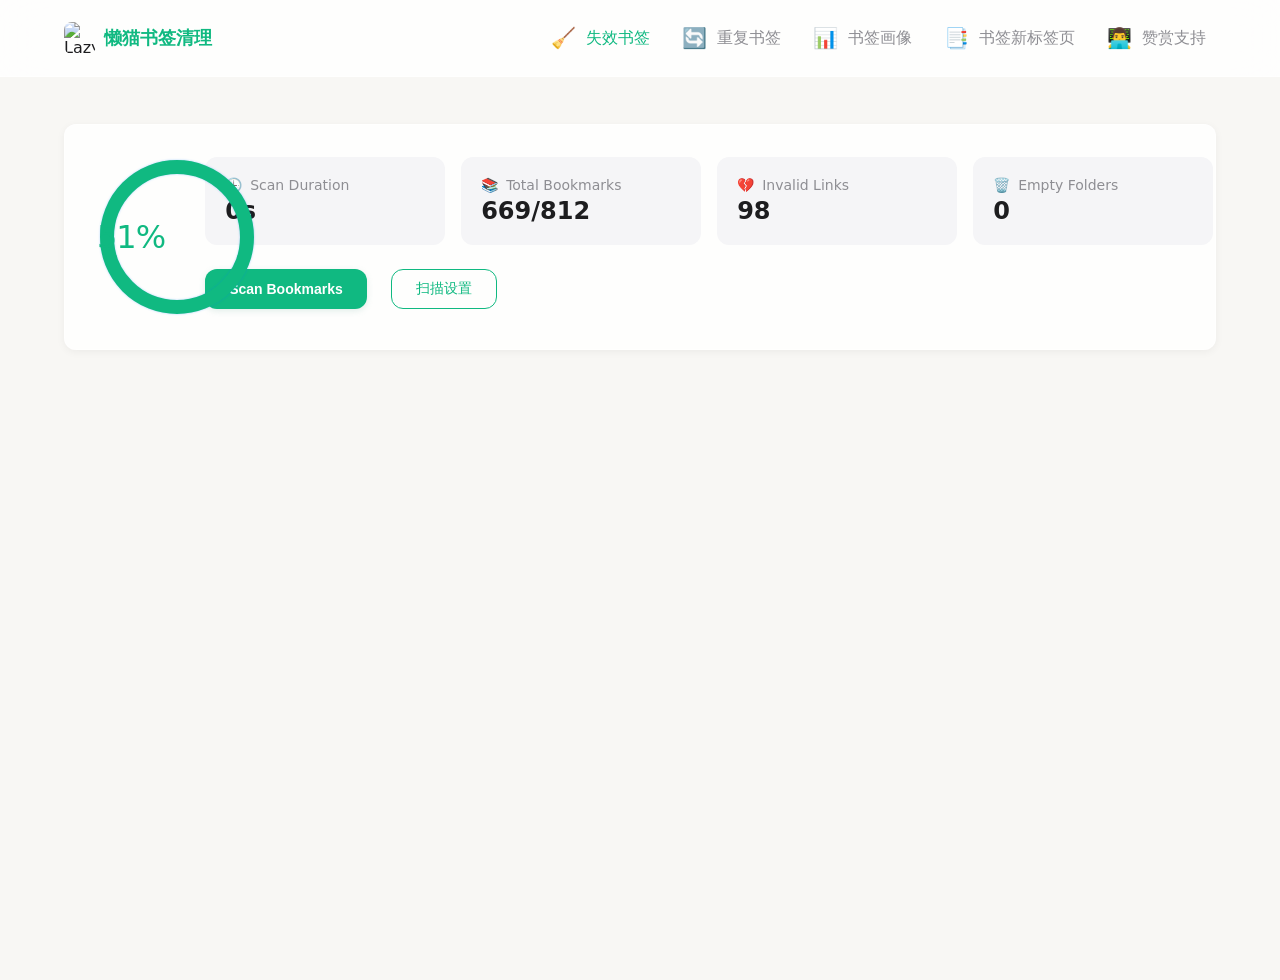
==== index.html @ 7c07c015 "Merge pull request #15 from Chen2226/main 增加设置是否检测域名或则完整地址 #12" ====
<!DOCTYPE html>
<html>
<head>
    <title>Bookmark Cleaner</title>
    <meta charset="UTF-8">
    <meta name="viewport" content="width=device-width, initial-scale=1.0">
    <link rel="stylesheet" href="styles.css">
</head>
<body>
    <div class="app-header">
        <nav class="nav-tabs">
            <div class="brand">
                <img src="images/logo.jpg" alt="Lazy Cat Bookmark Cleaner" class="brand-logo">
                <span class="brand-name" data-i18n="brandName">懒猫书签清理</span>
            </div>
            <div class="nav-links">
                <a href="index.html" class="nav-tab active" target="_blank">
                    <span class="tab-icon">🧹</span>
                    <span data-i18n="invalidBookmarksTab">失效书签</span>
                </a>
                <a href="duplicates.html" class="nav-tab" target="_blank">
                    <span class="tab-icon">🔄</span>
                    <span data-i18n="duplicatesTab">重复书签</span>
                </a>
                <a href="profile.html" class="nav-tab" target="_blank">
                    <span class="tab-icon">📊</span>
                    <span data-i18n="profileTab">书签画像</span>
                </a>
                <a href="https://www.ainewtab.app/" class="nav-tab" target="_blank">
                    <span class="tab-icon">📑</span>
                    <span data-i18n="newTab">书签新标签页</span>
                </a>
                <a href="https://cooing-loganberry-b74.notion.site/1ac1ee1c3b3a80668b33f4215eb2ae0f" class="nav-tab" target="_blank">
                    <span class="tab-icon">👨‍💻</span>
                    <span data-i18n="aboutAuthor">赞赏支持</span>
                </a>
            </div>
        </nav>
    </div>

    <div class="container">
        <div class="confetti-container">
            <!-- 撒花元素会通过 JavaScript 动态生成 -->
        </div>
        <div class="scan-stats-wrapper">
            <div class="progress-ring-container">
                <svg class="progress-ring" width="160" height="160">
                    <circle class="progress-ring-circle-bg" 
                            cx="80" cy="80" r="70"/>
                    <circle class="progress-ring-circle" 
                            cx="80" cy="80" r="70"/>
                </svg>
                <div class="progress-content">
                    <span class="progress-text">51%</span>
                </div>
            </div>
            
            <div class="right-content">
                <div class="stats-container">
                    <div class="stat-item">
                        <div class="stat-label" data-i18n="scanDuration">Scan Duration</div>
                        <div class="stat-value">
                            <span id="scan-duration">0</span>s
                        </div>
                    </div>
                    <div class="stat-item">
                        <div class="stat-label" data-i18n="totalBookmarks">Total Bookmarks</div>
                        <div class="stat-value">
                            <span id="scanned-bookmarks">669</span>/<span id="total-bookmarks">812</span>
                        </div>
                    </div>
                    <div class="stat-item">
                        <div class="stat-label" data-i18n="invalidLinks">Invalid Links</div>
                        <div class="stat-value" id="invalid-links">98</div>
                    </div>
                    <div class="stat-item">
                        <div class="stat-label" data-i18n="emptyFolders">Empty Folders</div>
                        <div class="stat-value" id="empty-folders">0</div>
                    </div>
                </div>

                <div class="scan-container">
                    <button id="scan-button" class="scan-button">
                        <span class="button-text">Scan Bookmarks</span>
                    </button>
                    <button id="settings-button" class="settings-button">
                        <span data-i18n="scanSettings">扫描设置</span>
                    </button>
                </div>
            </div>
        </div>

        <div class="cat-tooltip" style="display: none;">
            <span class="tooltip-text"></span>
        </div>

        <div class="loading" id="loading" style="display: none;">
            <!-- 移除了旧的进度条 -->
        </div>

        <div class="batch-actions" style="display: none;">
            <button id="select-all" class="button secondary-button">
                <span data-i18n="selectAll">Select All</span>
            </button>
            <button id="delete-selected" class="button danger-button">
                <span data-i18n="deleteSelected">Delete Selected</span>
            </button>
        </div>

        <div class="filter-tags">
            <!-- 标签会通过 JavaScript 动态生成 -->
        </div>

        <div class="preview-container" id="preview-container">
            <div class="preview-header">
                <span class="preview-title" id="preview-title"></span>
                <button class="preview-close" id="preview-close">&#x2715;</button>
            </div>
            <iframe id="preview-frame" class="preview-frame"></iframe>
        </div>

        <div id="setting-dialog" class="dialog-overlay">
            <div class="dialog">
                <h3 data-i18n="setTimeoutTitle">设置</h3>
                
                <div class="setting-item">
                    <label for="timeout-value" data-i18n="timeoutLabel" class="setting-label">
                        请选择每个链接的检查超时时间（秒）：
                    </label>
                                        
                    <input type="range" 
                           id="timeout-value" 
                           min="5" 
                           max="30" 
                           value="10"
                           step="1">
                    <div class="timeout-display">
                        <span id="timeout-display">10</span>
                        <span class="timeout-unit">s</span>
                    </div>

                </div>

                <div class="timeout-explanation">
                    <p data-i18n="timeoutExplanation">
                        超时时间决定了检查每个链接时的最长等待时间。时间越长，检查越充分，但整体扫描时间会更久；时间越短，扫描越快，但可能会误判部分加载较慢的网站。
                    </p>
                    <ul class="timeout-tips">
                        <li data-i18n="timeoutTip1">• 建议值：10-15 秒</li>
                        <li data-i18n="timeoutTip2">• 网络较差时建议设置更长时间</li>
                        <li data-i18n="timeoutTip3">• 链接较多时可以适当缩短时间</li>
                    </ul>
                </div>

                <div class="setting-item">
                    <label class="setting-label" data-i18n="urlMatchModeLabel">URL匹配模式：</label>
                    <div class="radio-group">
                        <label class="radio-label">
                            <input type="radio" name="urlMatchMode" value="full" checked>
                            <span data-i18n="urlMatchModeFull">完整URL匹配</span>
                        </label>
                        <label class="radio-label">
                            <input type="radio" name="urlMatchMode" value="domain">
                            <span data-i18n="urlMatchModeDomain">仅域名匹配</span>
                        </label>
                    </div>
                </div>

                <div class="setting-item">
                    <label class="setting-label" data-i18n="whitelistLabel">白名单URL：</label>
                    <div class="whitelist-input-container">
                        <textarea id="whitelist-urls" class="whitelist-input" rows="3" placeholder="输入要忽略的URL，使用逗号分隔。仅支持*通配符，例如：*.example.com, *.test.com"></textarea>
                    </div>
                    <div class="whitelist-explanation">
                        <p data-i18n="whitelistExplanation">
                            白名单中的URL将被忽略检测。支持以下格式：
                        </p>
                        <ul class="whitelist-tips">
                            <li data-i18n="whitelistTip2">• 通配符：*.example.com</li>
                        </ul>
                    </div>
                </div>

                <div class="dialog-actions">
                    <button id="cancel-timeout" class="secondary-button" data-i18n="cancel">取消</button>
                    <button id="confirm-timeout" data-i18n="confirm">确认</button>
                </div>
            </div>
        </div>

        <div id="confirm-navigation-dialog" class="dialog-overlay">
            <div class="dialog-backdrop"></div>
            <div class="dialog-container">
                <div class="dialog">
                    <div class="dialog-content">
                        <h3 data-i18n="navigationConfirmTitle">切换页面确认</h3>
                        <p data-i18n="navigationConfirmMessage">正在扫描书签，切换页面将中断扫描。是否确认切换？</p>
                    </div>
                    <div class="dialog-buttons">
                        <button class="secondary-button" data-i18n="cancel">取消</button>
                        <button class="primary-button" data-i18n="confirm">确认</button>
                    </div>
                </div>
            </div>
        </div>

        <div id="invalidList" class="results"></div>
    </div>
    <script type="module" src="settings.js"></script>
    <script type="module" src="confetti.js"></script>
    <script type="module" src="index.js"></script>
    <script src="preview.js"></script>
    <script type="module" src="bookmarkProfile.js"></script>
</body>
</html>
---- styles.css ----
:root {
    --system-gray: #8E8E93;
    --system-red: #FF3B30;
    --system-green: #34C759;
    --system-blue: #007AFF;
    --background-color: #F5F5F7;
    --card-background: rgba(255, 255, 255, 0.8);
    --card-border: rgba(255, 255, 255, 0.5);
    --card-shadow: rgba(0, 0, 0, 0.05);
}

body {
    font-family: system-ui,-apple-system,BlinkMacSystemFont,'Segoe UI',Roboto,'Helvetica Neue',Arial,'Noto Sans',sans-serif,'Apple Color Emoji','Segoe UI Emoji','Segoe UI Symbol','Noto Color Emoji';
    margin: 0;
    padding: 0;
    width: 100%;
    min-height: 100vh;
    background-color: var(--background-color);
    background: linear-gradient(135deg, rgba(248, 247, 244, 1) 0%, rgba(248, 247, 244, 1) 100%);
    color: #1d1d1f;
    display: flex;
    justify-content: center;
    align-items: flex-start;
    padding-top: 80px;
    -webkit-font-smoothing: antialiased;
}

.container {
    width: 90%;
    max-width: 1280px;
    margin: 0 auto;
    padding: 20px 0;
    box-sizing: border-box;
    transition: opacity 0.3s ease-out, transform 0.3s ease-out;
}

h1 {
    font-size: 32px;
    font-weight: 700;
    margin-bottom: 30px;
    text-align: center;
    background: linear-gradient(135deg, #1d1d1f 0%, #434343 100%);
    -webkit-background-clip: text;
    -webkit-text-fill-color: transparent;
}

.scan-stats-wrapper {
    display: flex;
    flex-direction: row;
    align-items: flex-start;
    gap: 40px;
    margin: 20px 0;
    background-color: var(--card-background);
    border: 1px solid var(--card-border);
    border-radius: 12px;
    padding: 32px;
    box-shadow: 0 2px 8px var(--card-shadow);
    
}

.right-content {
    display: flex;
    flex-direction: column;
    gap: 24px;
    flex: 1;
}

.stats-container {
    display: flex;
    flex-direction: row;
    gap: 16px;
    width: 100%;
}
/* 优化数字显示 */
#scan-duration {
    font-feature-settings: "tnum";
    font-variant-numeric: tabular-nums;
}
.stat-item {
    background: #f5f5f7;
    border-radius: 12px;
    padding: 16px 24px;
    min-width: 200px;
    text-align: left;

}

.stat-label {
    color: var(--system-gray);
    font-size: 14px;
    margin-bottom: 4px;
}

.stat-value {
    font-size: 24px;
    font-weight: 500;
    color: #1d1d1f;
}

.button {
    background: var(--card-background);
    border: 1px solid var(--card-border);
    border-radius: 12px;
    padding: 8px 16px;
    font-size: 14px;
    cursor: pointer;
    transition: all 0.2s ease;
    color: #1d1d1f;
}

.button:active {
    transform: translateY(0);
}

.button.disabled {
    background-color: var(--system-gray);
    cursor: not-allowed;
    opacity: 0.7;
}

.results {
    margin-top: 20px;
}

.result-item {
    display: grid;
    grid-template-columns: 30px 200px 250px 1fr 120px;
    align-items: center;
    padding: 12px 16px;
    margin: 8px 0;
    background: var(--card-background);
    border-radius: 12px;
    gap: 16px;
    border: 1px solid var(--card-border);
    transition: transform 0.2s ease, box-shadow 0.2s ease;
}

.result-item:hover {
    transform: translateY(-2px);
    box-shadow: 0 4px 12px var(--card-shadow);
}

.bookmark-checkbox {
    width: 20px;
    height: 20px;
    cursor: pointer;
    accent-color: #10b981;
}

.bookmark-title {
    font-weight: 500;
    color: #1d1d1f;
    width: 200px;
    white-space: nowrap;
    overflow: hidden;
    text-overflow: ellipsis;
}

.bookmark-url {
    width: 200px;
    white-space: nowrap;
    overflow: hidden;
    text-overflow: ellipsis;
    cursor: pointer;
    text-decoration: underline;
    color: #0066cc;
}

.bookmark-url:hover {
    color: #003366;
}

.bookmark-url a {
    color: var(--system-blue);
    text-decoration: none;
}

.bookmark-url a:hover {
    text-decoration: underline;
}

.bookmark-path {
    color: var(--system-gray);
    font-size: 0.9em;
    white-space: nowrap;
    overflow: hidden;
    text-overflow: ellipsis;
}

.path-segment {
    cursor: pointer;
    padding: 2px 4px;
    border-radius: 4px;
    transition: background-color 0.2s ease;
}

.path-segment:hover {
    background-color: var(--system-gray-light);
    color: var(--system-blue);
}

.path-segment[title] {
    position: relative;
}

.path-segment[title]:hover::after {
    content: attr(title);
    position: absolute;
    bottom: 100%;
    left: 50%;
    transform: translateX(-50%);
    padding: 4px 8px;
    background-color: rgba(0, 0, 0, 0.8);
    color: white;
    border-radius: 4px;
    font-size: 12px;
    white-space: nowrap;
}

.bookmark-reason {
    background-color: rgba(255, 86, 48, 0.1);
    color: #ff5630;
    padding: 4px 12px;
    border-radius: 6px;
    font-size: 0.9em;
    white-space: nowrap;
    justify-self: end;
    font-weight: 500;
        /* 显示问号光标 */
    position: relative;
}
/* 自定义 tooltip 样式 */
.tooltip {
    position: fixed;
    /* 改用 fixed 定位，使其不受父元素影响 */
    display: none;
    padding: 8px 12px;
    background-color: rgba(0, 0, 0, 0.8);
    color: white;
    border-radius: 6px;
    font-size: 12px;
    white-space: normal;
    /* 允许文本换行 */
    max-width: 300px;
    /* 设置最大宽度 */
    z-index: 1000;
    pointer-events: none;
    box-shadow: 0 2px 8px rgba(0, 0, 0, 0.15);
}

/* 显示 tooltip */
.bookmark-reason:hover .tooltip {
    display: block;
}
.separator {
    color: var(--system-gray);
    margin: 0 4px;
    font-weight: normal;
}

#clean-button {
    background: var(--system-red);
    color: white;
    border: none;
}

#clean-button:hover {
    background: linear-gradient(90deg, var(--system-red) 0%, #ff6b6b 100%);
}

@media (max-width: 1024px) {
    .result-item {
        grid-template-columns: 200px 250px 1fr 120px;
        gap: 12px;
    }
    
    .bookmark-title {
        width: 200px;
    }
    
    .bookmark-url {
        width: 250px;
    }
}

@media (max-width: 768px) {
    .stats-container {
        flex-direction: column;
        width: 100%;
    }
    
    .container {
        padding: 15px;
    }
    
    h1 {
        font-size: 24px;
    }
    
    .button {
        padding: 12px 24px;
        font-size: 16px;
    }
    
    .stat-item {
        padding: 16px;
    }
    
    .stat-value {
        font-size: 24px;
    }
    
    .result-item {
        grid-template-columns: 30px 1fr;
        gap: 8px;
        padding: 12px;
    }
    
    .bookmark-title,
    .bookmark-url,
    .bookmark-path {
        width: 100%;
    }
    
    .bookmark-title {
        font-size: 16px;
        margin-bottom: 4px;
    }
    
    .bookmark-url {
        font-size: 14px;
        margin-bottom: 4px;
    }
    
    .bookmark-path {
        font-size: 12px;
        margin-bottom: 8px;
    }
    
    .bookmark-reason {
        justify-self: start;
    }
}

.invalid-item {
    padding: 10px;
    margin: 5px 0;
    border: 1px solid #ddd;
    border-radius: 4px;
    display: flex;
    justify-content: space-between;
    align-items: flex-start;
}

.bookmark-info {
    flex: 1;
}

.error-reason {
    color: #dc3545;
    font-size: 0.9em;
    padding: 2px 6px;
    border-radius: 3px;
    background-color: #f8d7da;
    margin-left: 10px;
    white-space: nowrap;
}

/* 预览窗口尺寸 */
.preview-container {
    display: none;
    position: fixed;
    right: 20px;
    top: 20px;
    /* 修改预览窗口尺寸 */
    width: 600px;  /* 增加宽度 */
    height: 400px; /* 增加高度 */
    background: white;
    border: 1px solid var(--card-border);
    border-radius: 12px;
    box-shadow: 0 8px 32px var(--card-shadow);
    z-index: 1000;
    /* 添加内边距 */
    padding: 0;
    box-sizing: border-box;
    overflow: hidden; /* 确保内容不会溢出 */
}

/* 预览窗口标题栏 */
.preview-header {
    height: 40px;
    display: flex;
    justify-content: space-between;
    align-items: center;
    padding: 0 16px;
    background: var(--card-background);
    border-bottom: 1px solid var(--card-border);
    border-radius: 12px 12px 0 0;
    gap: 12px;
}

.preview-title {
    flex: 1;
    font-size: 13px;
    color: var(--system-gray);
    white-space: nowrap;
    overflow: hidden;
    text-overflow: ellipsis;
    margin-right: 8px;
}

/* 最简单的关闭按钮样式 */
.preview-close {
    width: 24px;
    height: 24px;
    background: none;
    border: none;
    color: #666;
    cursor: pointer;
    /* 使用更通用的关闭符号 */
    content: "\2715";  /* Unicode 叉号 */
    font-family: Arial, sans-serif;
    font-size: 20px;
    /* 确保文字垂直居中 */
    display: flex;
    align-items: center;
    justify-content: center;
    padding: 0;
    margin: 0;
}

.preview-close:hover {
    color: var(--system-red);
}

/* iframe 高度需要相应调整 */
.preview-frame {
    width: 100%;
    height: calc(100% - 40px); /* 减去标题栏高度 */
    border: none;
    border-radius: 0 0 12px 12px;
    /* 添加缩放和居中效果 */
    transform: scale(0.9); /* 稍微缩小内容 */
    transform-origin: center center;
    display: block;
    margin: 0 auto;
    background: white;
}

/* 添加预览内容容器 */
.preview-content {
    width: 100%;
    height: calc(100% - 40px);
    overflow: auto;
    display: flex;
    align-items: center;
    justify-content: center;
    background: #f5f5f7; /* 轻微的背景色 */
    border-radius: 0 0 12px 12px;
}

/* 添加响应式设计 */
@media (max-width: 768px) {
    .preview-container {
        width: 90vw; /* 使用视窗宽度的90% */
        height: 60vh; /* 使用视窗高度的60% */
        right: 5vw;
        left: 5vw;
    }
}

/* 可选：添加最大/最小尺寸限制 */
.preview-container {
    min-width: 400px;
    min-height: 300px;
    max-width: 800px;
    max-height: 600px;
}

/* 批量操作按钮组样式 */
.batch-actions {
    display: flex;
    gap: 12px;
    margin-top: 60px;
    justify-content: start;
}

.secondary-button {
    color: #ff0000;
    border: none;
}

.secondary-button:hover {
    color: white;
    background: #ff0000;
}

.secondary-button:active {
    background: #ff0000;
    color: white;
}

/* 危险按钮样式 - 使用更高的优先级 */
.button.danger-button {
    background: #ff0000 ;
    color: #ffffff;
}

/* 危险按钮禁用状态 */
.button.danger-button[disabled] {
    background: #ffffff;
    color: #ff0000;
    cursor: not-allowed;
    pointer-events: none;
}

/* 危险按钮启用状态 */
.button.danger-button:not([disabled]) {
    background: #ff0000;
    cursor: pointer;
}

/* 危险按钮悬停效果 */
.button.danger-button:not([disabled]):hover {
    background: #ff0000;
    transform: translateY(-1px);
    box-shadow: 0 4px 12px rgba(108, 172, 153, 0.3);
}

/* 危险按钮点击效果 */
.button.danger-button:not([disabled]):active {
    transform: translateY(1px);
    box-shadow: 0 2px 6px rgba(108, 172, 153, 0.2);
}


/* 选中状态的结果项样式 */
.result-item.selected {
    background: rgba(255, 0, 0, 0.1);
    border-color: #ff0000;
}

/* 更新结果容器样式 */
#invalidList {
    max-height: 600px;
    overflow-y: auto;
    padding-right: 16px;
    margin: 20px 0;
    scroll-behavior: smooth;
    /* 添加平滑滚动效果 */
    overscroll-behavior: contain;
    /* 添加滚动条样式 */
    scrollbar-width: thin;
    scrollbar-color: #d2d2d2;
}

/* 自定义滚动条样式（Webkit浏览器） */
#invalidList::-webkit-scrollbar {
    width: 8px;
}

#invalidList::-webkit-scrollbar-track {
    background: rgba(0, 0, 0, 0.05);
    border-radius: 4px;
}

#invalidList::-webkit-scrollbar-thumb {
    background: var(--system-gray);
    border-radius: 4px;
}

#invalidList::-webkit-scrollbar-thumb:hover {
    background: var(--system-blue);
}

/* 优化结果项样式 */
.result-item {
    transition: transform 0.2s ease, background-color 0.2s ease;
    margin: 8px 0;
}

.result-item:hover {
    transform: translateX(4px);
    background-color: rgba(0, 122, 255, 0.05);
}

/* 响应式设计 */
@media (max-width: 768px) {
    #invalidList {
        max-height: 400px;
    }
}

/* 扫描按钮容器 */
.scan-button-container {
    width: 100%;
    display: flex;
    justify-content: center;
    margin: 32px 0;
}

/* 环形按钮基础样式 */
.circular-button {
    position: relative;
    width: 160px; /* 增加尺寸 */
    height: 160px;
    border-radius: 50%;
    padding: 0;
    display: flex;
    align-items: center;
    justify-content: center;
    background: var(--card-background);
    border: none; /* 移除边框 */
    cursor: pointer;
    transition: all 0.3s cubic-bezier(0.4, 0, 0.2, 1);
    box-shadow: 0 2px 8px var(--card-shadow);
}

/* 按钮文本样式 */
.circular-button .button-text {
    position: absolute;
    font-size: 17px; /* Apple 常用字号 */
    font-weight: 500;
    color: var(--system-blue);
    opacity: 1;
    transition: opacity 0.3s ease;
}

/* 进度文本样式 */
.circular-button .progress-text {
    position: absolute;
    font-size: 32px; /* 更大的进度数字 */
    font-weight: 500; /* Semi-bold */
    color: var(--system-blue);
    opacity: 0;
    transition: opacity 0.3s ease;
}

/* SVG进度环样式 */
.progress-ring {
    position: absolute;
    top: 0;
    left: 0;
    transform: rotate(-90deg);
}

.progress-ring-circle-bg {
    fill: none;
    stroke: rgba(0, 122, 255, 0.1); /* 更淡的背景色 */
    stroke-width: 6; /* 更粗的线条 */
}

.progress-ring-circle {
    stroke-linecap: round;
    transform: rotate(-90deg); /* 保持圆弧从顶部开始 */
    transform-origin: 50% 50%;
}

/* 按钮悬停效果 */
.circular-button:hover {
    transform: scale(1.02); /* 更细微的缩放 */
    box-shadow: 0 4px 16px rgba(0, 122, 255, 0.15);
}

.circular-button:active {
    transform: scale(0.98);
}

/* 扫描状态样式 */
.circular-button.scanning {
    background: rgba(0, 122, 255, 0.05); /* 轻微的背景色变化 */
}

.circular-button.scanning .button-text {
    opacity: 0;
}

.circular-button.scanning .progress-text {
    opacity: 1;
}

/* 添加区域标题样式 */
.section-header {
    font-size: 16px;
    font-weight: 600;
    color: var(--system-gray);
    padding: 16px 0 8px;
    margin-top: 16px;
    border-bottom: 1px solid var(--card-border);
}

/* 空文件夹标签样式 */
.empty-folder-tag {
    background: var(--system-gray);
    color: white;
    padding: 4px 12px;
    border-radius: 6px;
    font-size: 0.9em;
    white-space: nowrap;
    justify-self: end;
    font-weight: 500;
}

/* 空文件夹项目样式 */
.empty-folder {
    background: rgba(142, 142, 147, 0.1);
}

/* 筛选标签容器 */
.filter-tags {
    display: flex;
    flex-wrap: wrap;
    gap: 16px;
    margin: 32px 0;
}

/* 筛选标签样式 */
.filter-tag {
    position: relative; /* 添加相对定位 */
    padding: 8px 16px;
    border-radius: 12px;
    background: var(--card-background);
    border: 1px solid var(--card-border);
    font-size: 13px;
    color: var(--system-gray);
    cursor: pointer;
    transition: all 0.2s ease;
    user-select: none;
}

.filter-tag:hover {
    background: rgba(16, 185, 129, 0.1);
    color: #10b981;
    border-color: #10b981;
}

.filter-tag.active {
    background: #ffffff;
    color: #10b981;
    border-color: #10b981;
}

/* 添加提示框样式 */
.filter-tag[data-tooltip]:hover::after {
    content: attr(data-tooltip);
    position: absolute;
    bottom: 100%;
    left: 50%;
    transform: translateX(-50%);
    padding: 8px 12px;
    background-color: rgba(0, 0, 0, 0.8);
    color: white;
    border-radius: 6px;
    font-size: 12px;
    white-space: normal;
    width: 100%;
    z-index: 1000;
    margin-bottom: 8px;
    box-shadow: 0 2px 8px rgba(0, 0, 0, 0.15);
}

/* 响应式设计 */
@media (max-width: 768px) {
    .filter-tags {
        padding: 0 8px;
    }
    
    .filter-tag {
        padding: 4px 10px;
        font-size: 13px;
    }
}

.bookmark-profile {
    background: white;
    border-radius: 24px;
    padding: 32px;
    margin: 20px 0;
    box-shadow: 0 2px 8px var(--card-shadow);
}



.profile-title-row {
    display: flex;
    align-items: center;
    justify-content: space-between;
    margin-bottom: 4px;
    width: 100%;
}

.profile-title {
    display: flex;
    align-items: center;
    gap: 16px;
    flex: 1;
    min-width: 0;
}

.profile-title h2 {
    font-size: 28px;
    font-weight: 600;
    margin: 0;
    color: #1d1d1f;
    display: flex;
    align-items: center;
    min-width: 0;
    gap: 4px;
}
.profile-title h2 .nickname {
    overflow: hidden;
    text-overflow: ellipsis;
    white-space: nowrap;
    min-width: 0;
    /* 允许昵称占用更多空间 */
}
.profile-title h2 .profile-text {
    flex: 0 0 auto;
    white-space: nowrap;
    margin-left: 4px;
}

.level-badge {
    flex: 0 0 auto;
    display: inline-flex;
    align-items: center;
    gap: 8px;
    background: rgba(0, 122, 255, 0.1);
    border-radius: 20px;
    padding: 6px 12px;
    font-size: 14px;
    color: #10b981;
}
.level {
    position: relative;
    cursor: pointer;
}
.level-tooltip {
    display: none;
    position: absolute;
    top: calc(100% + 10px);
    left: 50%;
    transform: translateX(-50%);
    background: rgba(0, 0, 0, 1);
    color: white;
    padding: 16px;
    border-radius: 8px;
    font-size: 13px;
    width: 280px;
    z-index: 1000;
    box-shadow: 0 4px 12px rgba(0, 0, 0, 0.2);
}

/* 添加小箭头 */
.level-tooltip::before {
    content: '';
    position: absolute;
    top: -6px;
    left: 50%;
    transform: translateX(-50%);
    border-left: 6px solid transparent;
    border-right: 6px solid transparent;
    border-bottom: 6px solid rgba(0, 0, 0, 0.9);
}

.level:hover .level-tooltip {
    display: block;
}

.tooltip-title {
    font-weight: 600;
    margin-bottom: 8px;
    color: #fff;
}

.level-tooltip ul {
    margin: 0;
    padding-left: 16px;
    list-style-type: none;
}

.level-tooltip li {
    margin: 4px 0;
    position: relative;
}

.level-tooltip li::before {
    content: '•';
    position: absolute;
    left: -12px;
    color: var(--system-blue);
}

.tooltip-note {
    margin-top: 8px;
    padding-top: 8px;
    border-top: 1px solid rgba(255, 255, 255, 0.1);
    font-style: italic;
    color: rgba(255, 255, 255, 0.7);
}
/* 收藏者称号提示样式 */
.collector {
    position: relative;
    cursor: pointer;
}

.collector-tooltip {
    display: none;
    position: absolute;
    top: calc(100% + 10px);
    left: 50%;
    transform: translateX(-50%);
    background: rgba(0, 0, 0, 1);
    color: white;
    padding: 16px;
    border-radius: 8px;
    font-size: 13px;
    width: 320px;
    z-index: 1000;
    box-shadow: 0 4px 12px rgba(0, 0, 0, 0.2);
}

.collector-tooltip::before {
    content: '';
    position: absolute;
    top: -6px;
    left: 50%;
    transform: translateX(-50%);
    border-left: 6px solid transparent;
    border-right: 6px solid transparent;
    border-bottom: 6px solid rgba(0, 0, 0, 0.9);
}

.collector:hover .collector-tooltip {
    display: block;
}

.title-list {
    margin: 12px 0;
    max-height: 300px;
    overflow-y: auto;
}

.title-item {
    display: flex;
    align-items: center;
    padding: 6px 0;
    color: rgba(255, 255, 255, 1);
    border-bottom: 1px solid rgba(255, 255, 255, 0.1);
}

.title-item.current {
    color: #10b981;
    font-weight: 600;
}

.title-level {
    width: 50px;
}

.title-name {
    flex: 1;
    padding: 0 12px;
}

.title-score {
    font-size: 12px;
    color: rgba(255, 255, 255, 0.5);
}

.next-level-note {
    margin-top: 8px;
    padding-top: 8px;
    border-top: 1px solid rgba(255, 255, 255, 0.1);
    color: var(--system-green);
    font-size: 12px;
}
.calculation-formula {
    margin-top: 12px;
    padding-top: 12px;
    border-top: 1px solid rgba(255, 255, 255, 0.1);
    font-size: 12px;
    opacity: 0.8;
}
.calculation-formula div {
    margin: 4px 0;
}

/* 滚动条样式优化 */
.title-list::-webkit-scrollbar {
    width: 6px;
}

.title-list::-webkit-scrollbar-track {
    background: rgba(255, 255, 255, 0.1);
    border-radius: 3px;
}

.title-list::-webkit-scrollbar-thumb {
    background: rgba(255, 255, 255, 0.3);
    border-radius: 3px;
}

.title-list::-webkit-scrollbar-thumb:hover {
    background: rgba(255, 255, 255, 0.5);
}

.profile-date {
    color: var(--system-gray);
    font-size: 14px;
    margin-top: 8px;
    margin-left: 4px;
}

.share-button {
    flex: 0 0 auto;
    padding: 8px 16px;
    border-radius: 20px;
    background: #10b981;
    border: none;
    cursor: pointer;
    color: white;
    font-size: 14px;
    transition: all 0.2s ease;
}

.share-button:hover {
    background: #10b981;
}

/* 主要内容区布局 */
.profile-content {
    display: grid;
    grid-template-columns: 1fr 1fr;
    gap: 32px;
}

/* 响应式布局 */
@media (max-width: 768px) {
    .bookmark-profile {
        padding: 20px;
        border-radius: 16px;
    }

    .profile-content {
        grid-template-columns: 1fr;
        gap: 24px;
    }

    .profile-title h2 {
        font-size: 24px;
    }
}

/* 概览区样式 */
.overview-stats {
    display: grid;
    grid-template-columns: repeat(3, 1fr);
    gap: 24px;
    margin-bottom: 32px;
}

.stat-item {
    border-radius: 16px;
    padding: 24px;
    text-align: left;
}

/* 为每个统计项添加特定图标 */
.overview-stats .stat-item:nth-child(1) .stat-label::before {
    content: "📚";
    margin-right: 8px;
    /* 总书签数 */
}

.overview-stats .stat-item:nth-child(2) .stat-label::before {
    content: "📁";
    margin-right: 8px;
    /* 文件夹数 */
}

.overview-stats .stat-item:nth-child(3) .stat-label::before {
    content: "📅";
    margin-right: 8px;
    /* 收藏天数 */
}
/* 为每个统计项添加特定图标 */
.stats-container .stat-item:nth-child(1) .stat-label::before {
    content: "🕒";
    margin-right: 8px;
    /* 时间 */
}

.stats-container .stat-item:nth-child(2) .stat-label::before {
    content: "📚";
    margin-right: 8px;
    /* 书签数 */
}

.stats-container .stat-item:nth-child(3) .stat-label::before {
    content: "💔";
    margin-right: 8px;
    /* 坏掉 */
}
.stats-container .stat-item:nth-child(4) .stat-label::before {
    content: "🗑️";
    margin-right: 8px;
    /* 空文件夹 */
}

.stat-value {
    font-size: 32px;
    font-weight: 600;
    color: #1d1d1f;
}

/* 统计卡片行样式 */
.stats-row {
    display: grid;
    grid-template-columns: repeat(6, 1fr);
    gap: 16px;
    margin-bottom: 16px;
}

.stat-card {
    background: #f5f5f7;
    border-radius: 12px;
    padding: 16px;
    width: 158px;
}

.card-label {
    font-size: 13px;
    color: #86868b;
    margin-bottom: 8px;
}

.card-value {
    font-size: 16px;
    font-weight: 500;
    color: #1d1d1f;
    margin-bottom: 4px;
    white-space: nowrap;
    /* Prevents text from wrapping to the next line */
    overflow: hidden;
    /* Hides the overflow text */
    text-overflow: ellipsis;
    /* Adds an ellipsis (...) to indicate overflow */
}

.card-subtext {
    font-size: 12px;
    color: #86868b;
}

/* 域名分析区域样式优化 */
.domain-analysis {
    background: white;
    border-radius: 24px;
}

.domain-analysis h3 {
    font-size: 20px;
    font-weight: 600;
    color: #1d1d1f;
    margin-bottom: 24px;
}

/* 域名列表容器 - 使用网格布局创建左右分栏 */
.domain-list {
    display: grid;
    grid-template-columns: 1fr 1fr;
    gap: 24px;
}

/* 左侧主要域名卡片 */
.domain-item.primary {
    grid-column: 1;
    background: #f5f5f7;
    border-radius: 16px;
    padding: 24px;
    border: none;
    height: 320px;
    transition: transform 0.2s ease, box-shadow 0.2s ease;
    width: 162px;
}

.domain-item.primary:hover {
    transform: translateY(-4px);
    box-shadow: 0 8px 24px var(--card-shadow);
}

.primary .domain-info {
    padding: 16px 0;
}

.primary .domain-name {
    font-size: 18px;
    font-weight: 600;
    margin-bottom: 8px;
}

.primary .domain-content {
    margin-top: 16px;
}

.primary .domain-meta {
    font-size: 14px;
    color: var(--system-gray);
}

/* 右侧域名列表容器 */
.domain-list-secondary {
    grid-column: 2;
    display: flex;
    flex-direction: column;
    gap: 26px;
}

/* 右侧次要域名卡片 */
.domain-item.secondary {
    background: #f5f5f7;
    border-radius: 12px;
    padding: 16px;
    border: none;
    display: flex;
    align-items: center;
    gap: 12px;
    transition: transform 0.2s ease, box-shadow 0.2s ease;
    width: 166px;
}

.domain-item.secondary:hover {
    transform: translateX(4px);
    box-shadow: 0 4px 12px var(--card-shadow);
}

/* 域名图标样式 */
.domain-favicon {
    width: 20px;
    height: 20px;
    border-radius: 4px;
}

/* 域名信息区域样式 */
.domain-info {
    flex: 1;
}

.domain-name {
    font-size: 14px;
    font-weight: 500;
    color: #1d1d1f;
    margin-bottom: 4px;
    white-space: nowrap; /* Prevents text from wrapping to the next line */
    overflow: hidden;    /* Hides the overflow text */
    text-overflow: ellipsis; /* Adds an ellipsis (...) to indicate overflow */
}

.domain-meta {
    display: flex;
    align-items: center;
    gap: 8px;
}

.bookmark-count {
    font-size: 13px;
    color: var(--system-gray);
}

.domain-percentage {
    font-size: 13px;
    color: var(--system-gray);
    padding: 2px 8px;
    background: rgba(142, 142, 147, 0.1);
    border-radius: 10px;
}

/* 响应式设计 */
@media (max-width: 768px) {
    .domain-list {
        grid-template-columns: 1fr;
    }

    .domain-item.primary,
    .domain-list-secondary {
        grid-column: 1;
    }
    
    .domain-analysis {
        padding: 20px;
    }
    
    .domain-item.primary {
        padding: 20px;
    }
}

/* 趋势图样式 */
.trend-chart {
    padding: 20px;
    background: var(--background-secondary);
    border-radius: 16px;
}

.chart-container {
    position: relative;
    width: 100%;
    height: 200px;
}

.chart-timeline {
    margin-top: 12px;
    padding-top: 8px;
    border-top: 1px solid var(--border-color);
}

.timeline-labels {
    display: flex;
    justify-content: space-between;
    color: var(--text-secondary);
    font-size: 12px;
}

/* 概览统计样式优化 */
.overview-stats {
    display: grid;
    grid-template-columns: repeat(3, 1fr);
    gap: 16px;
    margin-bottom: 24px;
}

.stat-item {
    padding: 20px;
    border-radius: 12px;
}



.stat-value {
    font-size: 24px;
    font-weight: 600;
    color: var(--text-primary);
}

/* 日期范围样式 */
.profile-date-range {
    color: var(--system-gray);
    font-size: 14px;
    margin-top: 8px;
    margin-left: 4px;
    font-weight: 400;
}

/* 调整标题区域的布局 */
.profile-header {
    margin-bottom: 16px;
}

.profile-title-row {
    display: flex;
    align-items: center;
    justify-content: space-between;
    margin-bottom: 4px;
}

.profile-title {
    display: flex;
    align-items: center;
    gap: 16px;
}



/* 添加趋势图相关样式 */
.chart-container {
    position: relative;
    width: 100%;
    height: 200px;
    margin-top: 20px;
}

.chart-container svg {
    width: 100%;
    height: 100%;
}

@keyframes draw {
    to {
        stroke-dashoffset: 0;
    }
}

#chart-tooltip {
    position: absolute;
    background: rgba(0, 0, 0, 0.8);
    color: white;
    padding: 6px 12px;
    border-radius: 6px;
    font-size: 12px;
    pointer-events: none;
    z-index: 1000;
    display: none;
}

/* 确保图表容器有足够空间 */
.trend-chart {
    border-radius: 16px;
    min-height: 240px;
}
.overview-title{
    font-size: 20px;
    font-weight: 600;
    color: #1d1d1f;
}

/* 导航栏样式 */
.app-header {
    background: rgba(255, 255, 255, 0.8);
    backdrop-filter: blur(20px);
    -webkit-backdrop-filter: blur(20px);
    border-bottom: 1px solid var(--card-border);
    position: fixed;
    top: 0;
    left: 0;
    right: 0;
    z-index: 100;
    padding: 16px 0;
}

/* 导航标签容器样式 - 确保与主内容对齐 */
.nav-tabs {
    display: flex;
    justify-content: space-between;
    align-items: center;
    gap: 12px;
    max-width: 1280px;
    width: 90%;
    margin: 0 auto;
    box-sizing: border-box;
}
/* 品牌区域样式 */
.brand {
    display: flex;
    align-items: center;
    gap: 12px;
}
.brand-logo {
    width: 32px;
    height: 32px;
    border-radius: 8px;
}
.brand-name {
    font-size: 18px;
    font-weight: 600;
    color: #10b981;
    white-space: nowrap;
}

/* 导航标签样式优化 */
.nav-tab {
    display: flex;
    align-items: center;
    gap: 10px;
    padding: 10px 10px;
    border-radius: 12px;
    text-decoration: none;
    color: var(--system-gray);
    font-weight: 500;
    transition: all 0.3s ease;
    background: transparent;
    font-size: 16px;
}
/* 导航链接容器 */
.nav-links {
    display: flex;
    gap: 12px;
}

.nav-tab:hover {
    background: rgba(0, 0, 0, 0.05);
    transform: translateY(-1px);
    color: #10b981;
}

.nav-tab.active {
    
    color: #10b981;
    
    
}

.tab-icon {
    font-size: 20px;
}


/* 响应式设计优化 */
@media (max-width: 768px) {
    .nav-tabs,
    .container {
        width: 95%; /* 在移动端略微增加宽度利用率 */
    }
    
    .app-header {
        padding: 12px 0;
    }
}

/* 扫描容器整体布局 */
.scan-container {
    display: flex;
    align-items: center;
    gap: 24px;
}
.settings-button {
    padding: 10px 24px;
    border-radius: 12px;
    font-size: 14px;
    background: transparent;
    border: 1px solid #10b981;
    color: #10b981;
    cursor: pointer;
    transition: all 0.2s ease;
}

.settings-button:hover {
    background: rgba(0, 122, 255, 0.1);
}

.settings-button:active {
    transform: scale(0.98);
}

/* 环形进度容器 */
.progress-ring-container {
    position: relative;
    width: 160px;
    height: 160px;
    display: flex;
    align-items: center;
    justify-content: center;
    transition: transform 0.3s cubic-bezier(0.4, 0, 0.2, 1);
}

/* 环形进度 SVG 样式优化 */
.progress-ring {
    position: absolute;
    top: 0;
    left: 0;
    transform: rotate(-90deg);
    width: 160px;
    height: 160px;
}

.progress-ring-circle-bg {
    fill: none;
    stroke: rgba(0, 122, 255, 0.05);
    stroke-width: 14;
}

.progress-ring-circle {
    fill: none;
    stroke: #10b981;
    stroke-width: 14;
    stroke-linecap: round;
    filter: drop-shadow(0 0 1px rgba(0, 122, 255, 0.3));
    transition: stroke-dashoffset 0.6s cubic-bezier(0.4, 0, 0.2, 1);
}

/* 进度点优化 */
.progress-dot {
    fill: #10b981;
    r: 3.5;
    filter: drop-shadow(0 0 2px rgba(0, 122, 255, 0.4));
    transition: cx 0.6s cubic-bezier(0.4, 0, 0.2, 1),
                cy 0.6s cubic-bezier(0.4, 0, 0.2, 1);
}

/* 进度文本容器 */
.progress-content {
    position: relative;
    display: flex;
    flex-direction: column;
    align-items: center;
    gap: 4px;
}

/* 进度文本样式优化 */
.progress-text {
    font-size: 32px;
    font-weight: 200;
    color: #10b981;
    font-feature-settings: "tnum";
    font-variant-numeric: tabular-nums;
    letter-spacing: -1px;
    line-height: 1;
    transition: all 0.3s ease;
}

/* 状态文本 */
.progress-status {
    font-size: 14px;
    color: rgba(0, 0, 0, 0.4);
    font-weight: 500;
    opacity: 1;
    transform: translateY(-8px);
    transition: all 0.3s ease;
}

/* 扫描按钮样式优化 */
.scan-button {
    background: #10b981;
    color: white;
    border: none;
    border-radius: 12px;
    padding: 12px 24px;
    font-size: 14px;
    font-weight: 600;
    cursor: pointer;
    transition: all 0.3s cubic-bezier(0.4, 0, 0.2, 1);
    box-shadow: 0 2px 6px rgba(108, 172, 153, 0.2);
}

.scan-button:hover {
    transform: translateY(-2px);
    box-shadow: 0 8px 16px rgba(108, 172, 153, 0.25);
    background: #10b981;
}

.scan-button:active {
    transform: translateY(0);
    box-shadow: 0 4px 8px rgba(0, 122, 255, 0.2);
}

/* 扫描状态样式 */
.scanning .progress-ring-container {
    transform: scale(1.02);
}

.scanning .progress-status {
    opacity: 1;
    transform: translateY(0);
}

.scanning .scan-button {
    opacity: 0.7;
    transform: scale(0.98);
    background: #ffffff;
    color: #10b981; 
    border: 1px solid #10b981;
}

/* 添加完成状态动画 */
@keyframes completePulse {
    0% { transform: scale(1); }
    50% { transform: scale(1.05); }
    100% { transform: scale(1); }
}

.scan-complete .progress-ring-container {
    animation: completePulse 0.5s ease-out;
}
/* 撒花容器 */
.confetti-container {
    position: fixed;
    top: 0;
    left: 0;
    width: 100%;
    height: 100vh;
    pointer-events: none;
    z-index: 9999;
    overflow: hidden;
}

/* 单个撒花的基础样式 */
.confetti {
    position: absolute;
    border-radius: 2px;
    opacity: 0;
    transform-origin: center;
}

/* 烟花爆开动画 */
@keyframes confetti-explosion {
    0% {
        transform: translate(-50%, -50%) scale(0.1);
        opacity: 0;
    }

    10% {
        opacity: 1;
    }

    35% {
        transform: translate(calc(-50% + var(--spread-x)),
                calc(-50% + var(--spread-y))) scale(1);
        opacity: 1;
    }

    100% {
        transform: translate(calc(-50% + var(--spread-x)),
                calc(-50% + var(--spread-y))) scale(0.5);
        opacity: 0;
    }
}
/* 响应式设计 */
@media (max-width: 768px) {
    .scan-stats-wrapper {
        flex-direction: column;
        align-items: center;
        gap: 24px;
    }

    .right-content {
        width: 100%;
    }

    .stats-container {
        flex-direction: column;
    }

    .stat-item {
        width: 100%;
        min-width: 0;
    }
}

/* 分类标签样式 */
.category-tags {
    display: flex;
    flex-wrap: wrap;
    gap: 8px;
    margin: 32px 0 0 0;
    padding: 0 16px;
    min-height: 32px;
    /* 确保即使没有标签时也保持一定高度 */
}

.category-tag {
    display: inline-flex;
    align-items: center;
    padding: 6px 12px;
    border-radius: 16px;
    font-size: 14px;
    font-weight: 500;
    background-color: var(--card-background);
    border: 1px solid var(--card-border);
    gap: 6px;
    transition: all 0.2s ease;
}

.category-tag:hover {
    transform: translateY(-1px);
    box-shadow: 0 2px 4px var(--card-shadow);
}

.tag-label {
    white-space: nowrap;
}

.tag-percentage {
    font-size: 12px;
    opacity: 0.8;
    padding-left: 4px;
    border-left: 1px solid currentColor;
    margin-left: 4px;
}
/* 模态框样式 */
.modal-overlay {
    position: fixed;
    top: 0;
    left: 0;
    right: 0;
    bottom: 0;
    background-color: rgba(0, 0, 0, 0.5);
    display: none;
    justify-content: center;
    align-items: center;
    z-index: 1000;
}

.modal {
    background: var(--card-background);
    border-radius: 16px;
    padding: 24px;
    width: 90%;
    max-width: 400px;
    box-shadow: 0 4px 24px var(--card-shadow);
}

.modal-header {
    margin-bottom: 20px;
}

.modal-title {
    font-size: 20px;
    font-weight: 600;
    color: #1d1d1f;
    margin-top: 0px;
}

.modal-body {
    margin-bottom: 24px;
}

.nickname-input {
    width: 100%;
    padding: 12px;
    border: 1px solid var(--card-border);
    border-radius: 8px;
    font-size: 16px;
    margin-top: 12px;
    box-sizing: border-box;
}

.modal-footer {
    display: flex;
    justify-content: flex-end;
    gap: 12px;
}

.modal-button {
    padding: 8px 16px;
    border-radius: 8px;
    border: none;
    font-size: 14px;
    cursor: pointer;
    transition: all 0.2s ease;
}

.modal-button.cancel {
    background: var(--background-color);
    color: var(--system-gray);
}

.modal-button.confirm {
    background: #10b981;
    color: white;
}

.modal-button:hover {
    transform: translateY(-1px);
}
/* 添加提示框样式 */
.cat-tooltip {
    position: absolute;
    background: rgba(255, 255, 255, 0.95);
    padding: 8px 16px;
    border-radius: 20px;
    box-shadow: 0 2px 8px rgba(0, 0, 0, 0.1);
    font-size: 14px;
    color: #666;
    pointer-events: none;
    transition: opacity 0.3s ease;
    z-index: 1000;
}

/* 让猫咪可点击 */
.moving-cat {
    cursor: pointer;
    /* ... 保持现有样式 ... */
}
.moving-cat-container {
    position: relative;
    width: 100%;
    height: 80px;
    margin: 20px 0 0 0;
    display: none;
    opacity: 0;
    transition: opacity 0.3s ease;
}

.moving-cat {
    position: absolute;
    width: 48px;
    height: 48px;
    border-radius: 50%;
    animation: catMove 30s infinite cubic-bezier(0.445, 0.05, 0.55, 0.95);
    box-shadow: 0 2px 8px rgba(0, 0, 0, 0.1);
    will-change: transform, left;
}

@keyframes catMove {
    0% {
        left: 0;
        transform: translateY(0);
    }

    15% {
        left: calc(25% - 12px);
        transform: translateY(-20px);
    }

    30% {
        left: calc(50% - 24px);
        transform: translateY(15px);
    }

    35% {
        left: calc(100% - 48px);
        transform: translateY(-18px);
    }

    45% {
        left: calc(100% - 48px);
        transform: translateY(0);
    }

    60% {
        left: calc(50% - 24px);
        transform: translateY(-25px);
    }

    75% {
        left: calc(25% - 12px);
        transform: translateY(18px);
    }

    85% {
        left: 0;
        transform: translateY(-15px);
    }

    95% {
        left: 0;
        transform: translateY(0);
    }

    100% {
        left: 0;
        transform: translateY(0);
    }
}
/* 为每个统计卡片添加特定图标 */
/* 第一行统计卡片图标 */
.first-row .stat-card:nth-child(1) .card-label::before {
    content: "📁";
    /* 最大文件夹 */
    margin-right: 8px;
}

.first-row .stat-card:nth-child(2) .card-label::before {
    content: "🗑️";
    /* 空文件夹 */
    margin-right: 8px;
}

.first-row .stat-card:nth-child(3) .card-label::before {
    content: "📊";
    /* 文件夹最大深度 */
    margin-right: 8px;
}

.first-row .stat-card:nth-child(4) .card-label::before {
    content: "📅";
    /* 最早书签 */
    margin-right: 8px;
}

.first-row .stat-card:nth-child(5) .card-label::before {
    content: "🕒";
    /* 最新书签 */
    margin-right: 8px;
}

.first-row .stat-card:nth-child(6) .card-label::before {
    content: "📈";
    /* 收藏高峰 */
    margin-right: 8px;
}

/* 第二行统计卡片图标 */
.second-row .stat-card:nth-child(1) .card-label::before {
    content: "📊";
    /* 平均每文件夹书签数 */
    margin-right: 8px;
}

.second-row .stat-card:nth-child(2) .card-label::before {
    content: "🎯";
    /* 组织评分 */
    margin-right: 8px;
}

.second-row .stat-card:nth-child(3) .card-label::before {
    content: "🏷️";
    /* 常用关键词 */
    margin-right: 8px;
}

.second-row .stat-card:nth-child(4) .card-label::before {
    content: "🌐";
    /* 不同域名数 */
    margin-right: 8px;
}

.second-row .stat-card:nth-child(5) .card-label::before {
    content: "🔒";
    /* HTTPS 比例 */
    margin-right: 8px;
}

.second-row .stat-card:nth-child(6) .card-label::before {
    content: "🔄";
    /* 重复网址 */
    margin-right: 8px;
}

/* 确保图标和文字垂直对齐 */
.card-label {
    display: flex;
    align-items: center;
}

.card-label::before {
    display: inline-block;
    vertical-align: middle;
}
/* 添加分类标签的悬停提示样式 */
.category-tag {
    position: relative;
    /* 为tooltip定位 */
}

.category-tag .domain-tooltip {
    display: none;
    position: absolute;
    bottom: calc(100% + 10px);
    left: 50%;
    transform: translateX(-50%);
    background: rgba(0, 0, 0, 0.8);
    color: white;
    padding: 12px 16px;
    border-radius: 8px;
    font-size: 13px;
    white-space: normal;
    width: 280px;
    max-height: 300px;
    overflow-y: auto;
    z-index: 1000;
    box-shadow: 0 4px 12px rgba(0, 0, 0, 0.15);
}

.category-tag:hover .domain-tooltip {
    display: block;
}

/* 添加小箭头 */
.category-tag .domain-tooltip::before {
    content: '';
    position: absolute;
    bottom: -6px;
    left: 50%;
    transform: translateX(-50%);
    border-left: 6px solid transparent;
    border-right: 6px solid transparent;
    border-top: 6px solid rgba(0, 0, 0, 0.8);
}

/* 域名列表样式 */
.domain-list {
    margin: 0;
    padding: 0;
    list-style: none;
}

.domain-list li {
    padding: 4px 0;
    border-bottom: 1px solid rgba(255, 255, 255, 0.1);
}

.domain-list li:last-child {
    border-bottom: none;
}
/* 对话框遮罩层 */
.dialog-overlay {
    position: fixed;
    top: 0;
    left: 0;
    right: 0;
    bottom: 0;
    background: rgba(0, 0, 0, 0.5);
    display: none;
    justify-content: center;
    align-items: center;
    z-index: 1000;
    backdrop-filter: blur(5px);
}

/* 对话框容器 */
.dialog {
    background: rgba(255, 255, 255, 0.8);
    border-radius: 20px;
    padding: 24px;
    width: 90%;
    max-width: 460px;
    max-height: 90vh;
    overflow-y: auto;
    box-shadow: 0 8px 32px rgba(0, 0, 0, 0.1);
    border: 1px solid rgba(255, 255, 255, 0.4);
    backdrop-filter: blur(20px);
}

@media (max-width: 768px) {
    .dialog {
        padding: 20px;
        width: 95%;
        max-width: none;
    }

    .dialog h3 {
        font-size: 16px;
    }

    .setting-item {
        margin: 16px 0;
        gap: 8px;
    }

    label.setting-label {
        font-size: 13px;
    }

    .radio-group {
        flex-direction: column;
        gap: 8px;
        padding: 8px;
    }

    .radio-label {
        padding: 6px 12px;
    }

    .radio-label span {
        font-size: 13px;
    }

    .timeout-display {
        font-size: 28px;
        margin: 12px 0;
    }

    .timeout-unit {
        font-size: 14px;
    }

    .whitelist-input {
        padding: 3px;
        font-size: 13px;
        min-height: 60px;
    }

    .whitelist-explanation,
    .timeout-explanation {
        font-size: 13px;
    }

    .dialog-actions {
        margin-top: 16px;
    }

    .dialog-actions button {
        padding: 6px 16px;
        font-size: 14px;
    }
}

/* 对话框标题 */
.dialog h3 {
    margin: 0;
    font-size: 18px;
    font-weight: 600;
    color: #1d1d1f;
}

/* 设置项容器 */
.setting-item {
    margin: 24px 0;
    display: flex;
    flex-direction: column;
    gap: 12px;
}
label.setting-label {
    font-size: 14px;
}

.radio-group {
    display: flex;
    flex-direction: row;
    gap: 16px;
    margin-top: 12px;
    background: var(--card-background);
    border: 1px solid var(--card-border);
    border-radius: 12px;
    padding: 12px;
}

.radio-label {
    display: flex;
    align-items: center;
    gap: 10px;
    cursor: pointer;
    padding: 8px 16px;
    border-radius: 8px;
    transition: all 0.2s ease;
    background: transparent;
    flex: 1;
}

.radio-label input[type="radio"] {
    width: 20px;
    height: 20px;
    margin: 0;
    cursor: pointer;
}

.radio-label span {
    font-size: 14px;
    font-weight: 500;
    color: #1d1d1f;
    flex: 1;
}

/* 滑块样式 */
input[type="range"] {
    -webkit-appearance: none;
    width: 100%;
    height: 4px;
    border-radius: 2px;
    background: #10b981;
    outline: none;
    margin-top: 24px;
}

input[type="range"]::-webkit-slider-thumb {
    -webkit-appearance: none;
    width: 20px;
    height: 20px;
    border-radius: 50%;
    background: #10b981;
    cursor: pointer;
    border: none;
    box-shadow: 0 2px 6px rgba(0, 0, 0, 0.1);
    transition: all 0.2s ease;
}

input[type="range"]::-webkit-slider-thumb:hover {
    transform: scale(1.1);
    box-shadow: 0 2px 8px rgba(0, 0, 0, 0.2);
}

/* 按钮容器 */
.dialog-actions {
    display: flex;
    justify-content: flex-end;
    gap: 12px;
    margin-top: 24px;
}

.whitelist-input-container {
    margin-top: 8px;
}

.whitelist-input {
    width: 100%;
    padding: 3px;
    border: 1px solid var(--card-border);
    border-radius: 8px;
    background: var(--card-background);
    font-size: 14px;
    resize: vertical;
    min-height: 80px;
    font-family: inherit;
}

.whitelist-input:focus {
    outline: none;
    border-color: var(--system-green);
    box-shadow: 0 0 0 2px rgba(0, 122, 255, 0.1);
}

.whitelist-explanation {
    color: var(--system-gray);
    font-size: 14px;
}

.whitelist-tips {
    list-style: none;
    padding: 0;
    margin: 8px 0 0 0;
}

.whitelist-tips li {
    margin-bottom: 4px;
    color: var(--system-gray);
}

/* 按钮基础样式 */
.dialog-actions button {
    padding: 8px 20px;
    border-radius: 8px;
    font-size: 15px;
    font-weight: 500;
    cursor: pointer;
    transition: all 0.2s ease;
    border: none;
}



.secondary-button:hover {
    background: #10b981;
}

/* 确认按钮 */
.dialog-actions button:not(.secondary-button) {
    background: #10b981;
    color: white;
}

.dialog-actions button:not(.secondary-button):hover {
    background: #10b981;
    transform: translateY(-1px);
}

/* 超时时间显示 */
.timeout-display {
    text-align: center;
    font-size: 32px;
    font-weight: 600;
    color: #1d1d1f;
    margin: 16px 0;
    display: flex;
    align-items: center;
    justify-content: center;
}

.timeout-unit {
    font-size: 16px;
    color: #86868b;
    margin-left: 4px;
}
/* 超时说明文字样式 */
.timeout-explanation {
    margin: 16px 0;
    color: var(--system-gray);
    font-size: 14px;
    line-height: 1.5;
}

.timeout-explanation p {
    margin-bottom: 12px;
}

.timeout-tips {
    list-style: none;
    padding: 0;
    margin: 0;
    color: var(--system-gray);
}

.timeout-tips li {
    margin: 6px 0;
}
/* Toast 提示样式 */
.toast {
    position: fixed;
    top: 32px;
    left: 50%;
    transform: translateX(-50%);
    background: rgba(0, 0, 0, 0.8);
    color: white;
    padding: 12px 24px;
    border-radius: 8px;
    font-size: 14px;
    z-index: 1000;
    animation: toast-in 0.3s ease;
}

.toast-hide {
    animation: toast-out 0.3s ease forwards;
}

@keyframes toast-in {
    from {
        opacity: 0;
        transform: translate(-50%, 20px);
    }

    to {
        opacity: 1;
        transform: translate(-50%, 0);
    }
}

@keyframes toast-out {
    from {
        opacity: 1;
        transform: translate(-50%, 0);
    }

    to {
        opacity: 0;
        transform: translate(-50%, 20px);
    }
}
/* 修改对话框样式 */
#confirm-navigation-dialog {
    position: fixed;
    top: 0;
    left: 0;
    right: 0;
    bottom: 0;
    display: none;
    z-index: 1000;
}

/* 添加遮罩层 */
.dialog-backdrop {
    position: absolute;
    top: 0;
    left: 0;
    right: 0;
    bottom: 0;
    background: rgba(0, 0, 0, 0.5);
    backdrop-filter: blur(5px);
}
/* 对话框内容样式 */
.dialog-container {
    position: absolute;
    top: 50%;
    left: 50%;
    transform: translate(-50%, -50%);
    width: 90%;
    max-width: 400px;
    z-index: 1;
}
.dialog {
    background: rgba(255, 255, 255, 0.95);
    border-radius: 16px;
    padding: 24px;
    box-shadow: 0 8px 32px rgba(0, 0, 0, 0.1);
    border: 1px solid rgba(255, 255, 255, 0.4);
    backdrop-filter: blur(20px);
}

.dialog-content h3 {
    margin: 0 0 16px 0;
    font-size: 18px;
    font-weight: 600;
    color: #1d1d1f;
}

.dialog-content p {
    margin: 0 0 24px 0;
    color: var(--system-gray);
    font-size: 14px;
    line-height: 1.5;
}

/* 对话框按钮容器 */
.dialog-buttons {
    display: flex;
    justify-content: flex-end;
    gap: 12px;
}

/* 对话框按钮样式 */
.dialog-buttons button {
    padding: 8px 20px;
    border-radius: 8px;
    font-size: 15px;
    font-weight: 500;
    cursor: pointer;
    transition: all 0.2s ease;
    border: none;
}

/* 取消按钮样式 */
.dialog-buttons .secondary-button {
    background: transparent;
    color: #10b981;
    border: 1px solid #10b981;
}

/* 确认按钮样式 */
.dialog-buttons .primary-button {
    background: #10b981;
    color: white;
}

/* 按钮悬停效果 */
.dialog-buttons button:hover {
    transform: translateY(-1px);
}

.dialog-buttons .secondary-button:hover {
    background: rgba(16, 185, 129, 0.1);
}

.dialog-buttons .primary-button:hover {
    background: #0ea371;
}
/* 重复书签页面样式 */
.duplicate-groups {
    margin-top: 32px;
}

.duplicate-group {
    background: var(--card-background);
    border: 1px solid var(--card-border);
    border-radius: 12px;
    padding: 24px;
    margin-bottom: 24px;
    box-shadow: 0 2px 8px var(--card-shadow);
    transition: transform 0.2s ease, box-shadow 0.2s ease;
}

.duplicate-group:hover {
    transform: translateY(-2px);
    box-shadow: 0 4px 12px var(--card-shadow);
}

.group-header {
    display: flex;
    justify-content: space-between;
    align-items: center;
    padding: 16px;
    gap: 16px;
    /* 增加组件之间的间距 */
}
.group-title {
    display: flex;
    align-items: center;
    gap: 8px;
    flex: 1;
}
.favicon {
    width: 16px;
    height: 16px;
    object-fit: contain;
    flex-shrink: 0;
}

.url {
    color: var(--system-blue);
    text-decoration: none;
    overflow: hidden;
    text-overflow: ellipsis;
    white-space: nowrap;
    width: 700px;
    /* 限制最大宽度 */
    display: inline-block;
    font-size: 14px;
    /* 稍微减小字体大小 */
}

.url:hover {
    text-decoration: underline;
}

.count {
    background: rgba(16, 185, 129, 0.1);
    color: #10b981;
    padding: 4px 12px;
    border-radius: 20px;
    font-size: 14px;
    font-weight: 500;
    flex-shrink: 0;
}

.group-items {
    display: flex;
    flex-direction: column;
    gap: 16px;
}

.bookmark-item {
    display: grid;
    grid-template-columns: 30px 1fr auto;
    gap: 16px;
    padding: 16px;
    background: #f5f5f7;
    border-radius: 8px;
    transition: background-color 0.2s ease;
}

.bookmark-item:hover {
    background: #f0f0f2;
}
.bookmark-added-time {
    color: var(--system-gray);
    font-size: 13px;
    white-space: nowrap;
    padding-left: 16px;
    border-left: 1px solid rgba(0, 0, 0, 0.1);
}
.item-checkbox {
    display: flex;
    align-items: center;
}

.keep-checkbox {
    width: 18px;
    height: 18px;
    accent-color: #ff0000;
    cursor: pointer;
}

.item-info {
    display: flex;
    flex-direction: column;
    gap: 8px;
}

.item-title {
    font-weight: 500;
    color: #1d1d1f;
}

.item-meta {
    display: flex;
    gap: 24px;
    color: var(--system-gray);
    font-size: 13px;
}


/* 操作按钮区域基础样式 */
.duplicate-options {
    display: flex;
    gap: 16px;
    padding: 16px 0;
    position: sticky;
    top: 0px;
    /* 调整固定位置，避免被顶部导航栏遮挡 */
    z-index: 100;
    transition: background 0.3s ease, backdrop-filter 0.3s ease, border-bottom 0.3s ease;
    margin: 0;
}

/* 滚动时的样式 */
.duplicate-options.scrolled {
    background: rgba(255, 255, 255, 0.95);
    backdrop-filter: blur(8px);
}
.container {
    padding-top: 24px;
}

.duplicate-options button {
    padding: 8px 16px;
    border-radius: 20px;
    font-size: 14px;
    font-weight: 500;
    cursor: pointer;
    transition: all 0.2s ease;
    border: none;
    display:flex;
    align-items:center;
    justify-content:center;
}

.duplicate-options button[data-action="keepNewest"] {
    background: #10b981;
    color: #ffffff;
}
.duplicate-options button[data-action="keepNewest"]:hover{
    background: #10b981;
    color: #ffffff;
}

.duplicate-options button[data-action="keepOldest"] {
    background: #ffffff;
    color: #10b981;
}
.duplicate-options button[data-action="keepOldest"]:hover{
    background: #10b981;
    color: #ffffff;
}

.duplicate-options button[data-action="keepManual"] {
    background: rgba(142, 142, 147, 0.1);
    color: var(--system-gray);
}
.duplicate-options button[data-action="keepManual"]:hover{
    background: #10b981;
    color: #ffffff;
}

.duplicate-options button:hover {
    transform: translateY(-1px);
}

/* 无重复书签提示 */
.no-duplicates {
    text-align: center;
    padding: 48px 0;
    color: #1d1d1f;
    font-size: 16px;
    font-weight: 500;
}
/* 组标题中的复选框样式 */
.group-checkbox {
    width: 18px;
    height: 18px;
    margin-right: 8px;
    cursor: pointer;
    accent-color: #ff0000;
}

/* 调整组标题布局 */
.group-title {
    display: flex;
    align-items: center;
    gap: 8px;
    flex: 1;
    min-width: 0;
    /* 确保flex子项可以正确收缩 */
}


/* 文件夹路径提示框样式 */
.folder-path-tooltip {
    position: absolute;
    bottom: calc(100% + 8px);
    left: 50%;
    transform: translateX(-50%);
    background: rgba(0, 0, 0, 0.8);
    color: white;
    padding: 8px 12px;
    border-radius: 6px;
    font-size: 13px;
    white-space: nowrap;
    z-index: 1000;
    pointer-events: none;
    animation: tooltip-fade-in 0.2s ease;
}

.folder-path-tooltip::after {
    content: '';
    position: absolute;
    top: 100%;
    left: 50%;
    transform: translateX(-50%);
    border: 6px solid transparent;
    border-top-color: rgba(0, 0, 0, 0.8);
}

@keyframes tooltip-fade-in {
    from {
        opacity: 0;
        transform: translate(-50%, -4px);
    }

    to {
        opacity: 1;
        transform: translate(-50%, 0);
    }
}

/* 确保统计卡片可以正确显示提示框 */
.stat-card {
    position: relative;
}

.brand {
    position: relative;
    display: flex;
    align-items: center;
    gap: 8px;
}

.version-tag {
    font-size: 12px;
    color: var(--system-gray);
    opacity: 0.8;
    margin-left: 4px;
    font-weight: normal;
}
.success-state {
    text-align: center;
    padding: 40px 20px;
    background: var(--card-background);
    border-radius: 12px;
    margin: 20px 0;
}

.success-icon {
    position: relative;
    display: inline-block;
    margin-bottom: 20px;
}

.cat-icon {
    width: 120px;
    height: 120px;
    object-fit: contain;
}

.success-badge {
    position: absolute;
    bottom: -5px;
    right: -5px;
    width: 32px;
    height: 32px;
    background: #34C759;
    border-radius: 50%;
    color: white;
    display: flex;
    align-items: center;
    justify-content: center;
    font-size: 18px;
    border: 3px solid var(--card-background);
}

.success-message h3 {
    color: var(--text-primary);
    font-size: 24px;
    margin-bottom: 8px;
}

.success-message p {
    color: var(--text-secondary);
    font-size: 16px;
    margin-bottom: 24px;
}

.success-tips {
    margin-top: 24px;
    padding: 16px;
    background: var(--background-secondary);
    border-radius: 8px;
    color: var(--text-secondary);
    font-size: 14px;
}

.success-tips p {
    margin: 0;
}
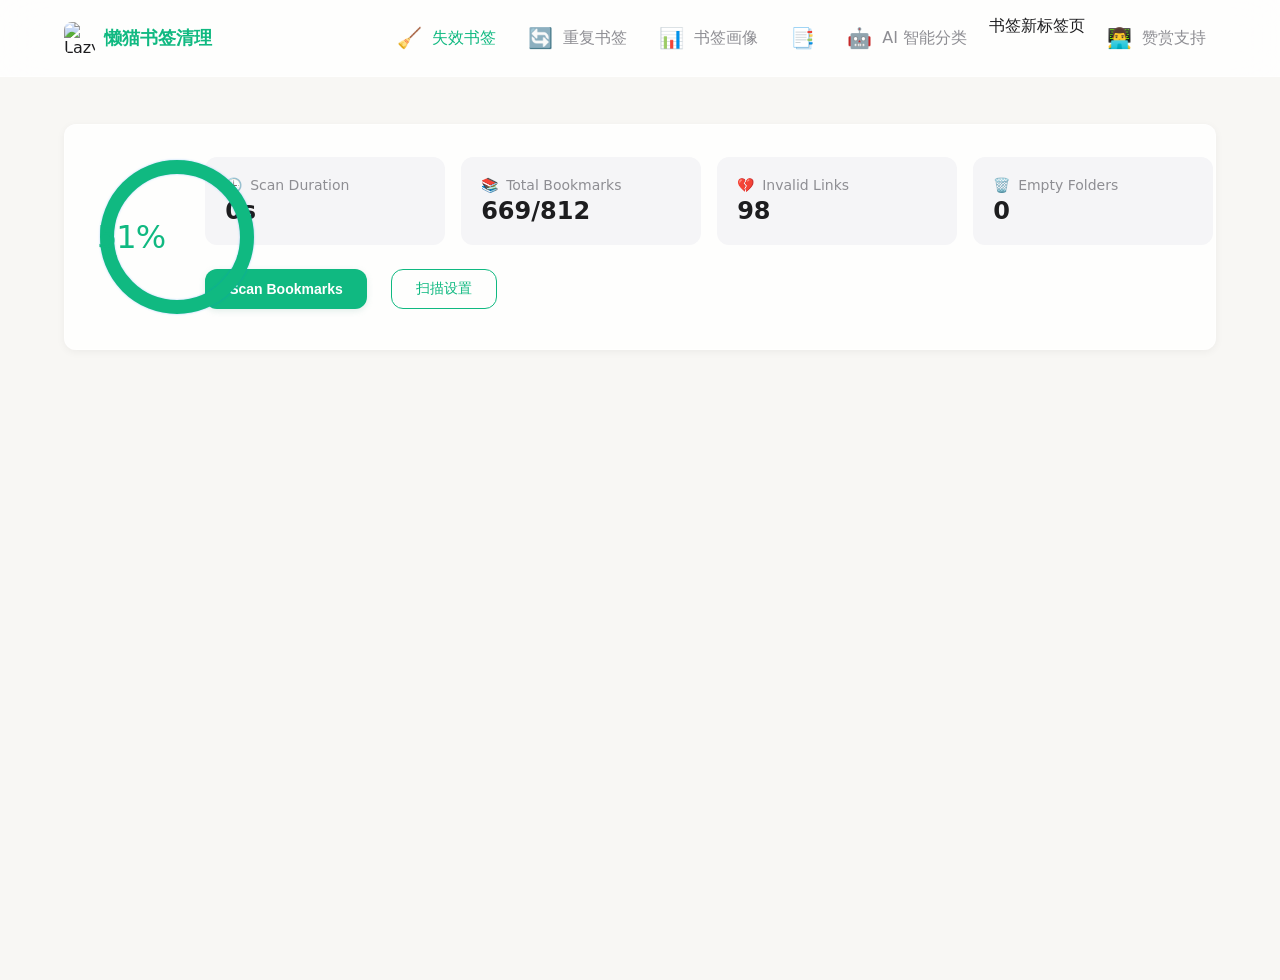
==== commit 0bb262f1: "添加大模型标签分类" ====
--- a/index.html
+++ b/index.html
@@ -28,6 +28,10 @@
                 </a>
                 <a href="https://www.ainewtab.app/" class="nav-tab" target="_blank">
                     <span class="tab-icon">📑</span>
+                <a href="organize.html" class="nav-tab">
+                    <span class="tab-icon">🤖</span>
+                    <span data-i18n="organizeTab">AI 智能分类</span>
+                </a>
                     <span data-i18n="newTab">书签新标签页</span>
                 </a>
                 <a href="https://cooing-loganberry-b74.notion.site/1ac1ee1c3b3a80668b33f4215eb2ae0f" class="nav-tab" target="_blank">
--- a/styles.css
+++ b/styles.css
@@ -2838,4 +2838,271 @@
 
 .success-tips p {
     margin: 0;
-}+}
+
+/* ===== AI Organize Page ===== */
+
+/* Setting Input */
+.setting-input {
+    width: 100%;
+    padding: 12px;
+    border: 1px solid var(--card-border);
+    border-radius: 8px;
+    font-size: 14px;
+    background: var(--card-background);
+    box-sizing: border-box;
+    transition: border-color 0.2s;
+    font-family: inherit;
+}
+.setting-input:focus {
+    outline: none;
+    border-color: #10b981;
+    box-shadow: 0 0 0 2px rgba(16, 185, 129, 0.15);
+}
+
+/* Test Connection */
+.test-connection-row {
+    display: flex;
+    align-items: center;
+    gap: 12px;
+}
+#test-connection-btn {
+    width: auto;
+    flex-shrink: 0;
+}
+.test-result {
+    font-size: 13px;
+    padding: 6px 12px;
+    border-radius: 6px;
+    display: inline-block;
+}
+.test-result.success {
+    color: #34C759;
+    background: rgba(52, 199, 89, 0.1);
+}
+.test-result.error {
+    color: #FF3B30;
+    background: rgba(255, 59, 48, 0.1);
+}
+
+/* Organize Summary Cards */
+.organize-summary {
+    display: flex;
+    gap: 16px;
+    margin: 24px 0;
+}
+.summary-card {
+    background: var(--card-background);
+    border: 1px solid var(--card-border);
+    border-radius: 12px;
+    padding: 20px 28px;
+    flex: 1;
+    display: flex;
+    flex-direction: column;
+    gap: 8px;
+}
+.summary-label {
+    font-size: 13px;
+    color: var(--system-gray);
+    text-transform: uppercase;
+    letter-spacing: 0.5px;
+}
+.summary-value {
+    font-size: 32px;
+    font-weight: 700;
+    color: #10b981;
+}
+
+/* Section Header */
+.section-header {
+    margin: 24px 0 16px;
+}
+.section-header h2 {
+    font-size: 24px;
+    font-weight: 600;
+    color: #1d1d1f;
+}
+
+/* Category Cards */
+.category-list {
+    display: flex;
+    flex-direction: column;
+    gap: 16px;
+}
+.category-card {
+    background: var(--card-background);
+    border: 1px solid var(--card-border);
+    border-radius: 16px;
+    padding: 20px 24px;
+    transition: transform 0.2s, box-shadow 0.2s;
+}
+.category-card:hover {
+    transform: translateY(-2px);
+    box-shadow: 0 4px 20px var(--card-shadow);
+}
+.category-card-header {
+    display: flex;
+    align-items: center;
+    gap: 12px;
+    margin-bottom: 8px;
+}
+.category-name {
+    font-size: 18px;
+    font-weight: 600;
+    flex: 1;
+    color: #1d1d1f;
+}
+.category-count {
+    font-size: 14px;
+    color: var(--system-gray);
+    white-space: nowrap;
+}
+.category-rename-btn {
+    font-size: 12px;
+    padding: 4px 12px;
+    border-radius: 6px;
+    background: transparent;
+    border: 1px solid var(--card-border);
+    cursor: pointer;
+    color: var(--system-gray);
+    transition: all 0.2s;
+}
+.category-rename-btn:hover {
+    border-color: #10b981;
+    color: #10b981;
+}
+.category-rename-input {
+    font-size: 18px;
+    font-weight: 600;
+    padding: 4px 8px;
+    border: 1px solid #10b981;
+    border-radius: 6px;
+    outline: none;
+    font-family: inherit;
+    flex: 1;
+}
+.category-description {
+    color: var(--system-gray);
+    font-size: 13px;
+    margin-bottom: 16px;
+    font-style: italic;
+}
+
+/* Category Bookmark Items */
+.category-bookmarks {
+    display: flex;
+    flex-direction: column;
+    gap: 4px;
+}
+.category-bookmark-item {
+    display: flex;
+    padding: 6px 10px;
+    font-size: 14px;
+    gap: 12px;
+    border-radius: 6px;
+    transition: background 0.15s;
+}
+.category-bookmark-item:hover {
+    background: rgba(16, 185, 129, 0.05);
+}
+.cb-title {
+    flex: 1;
+    white-space: nowrap;
+    overflow: hidden;
+    text-overflow: ellipsis;
+    font-weight: 500;
+}
+.cb-url {
+    color: var(--system-blue);
+    max-width: 280px;
+    white-space: nowrap;
+    overflow: hidden;
+    text-overflow: ellipsis;
+    font-size: 13px;
+}
+.cb-show-more {
+    font-size: 13px;
+    color: #10b981;
+    cursor: pointer;
+    padding: 6px 10px;
+    border-radius: 6px;
+    transition: background 0.15s;
+}
+.cb-show-more:hover {
+    background: rgba(16, 185, 129, 0.08);
+}
+
+/* Uncategorized Section */
+.category-section {
+    margin-top: 24px;
+    padding-top: 24px;
+    border-top: 1px solid var(--card-border);
+}
+.category-section h3 {
+    font-size: 18px;
+    font-weight: 600;
+    margin-bottom: 12px;
+    color: #1d1d1f;
+}
+.category-bookmark-list {
+    display: flex;
+    flex-direction: column;
+    gap: 4px;
+    background: var(--card-background);
+    border: 1px solid var(--card-border);
+    border-radius: 12px;
+    padding: 12px;
+}
+
+/* Empty State */
+.empty-state {
+    text-align: center;
+    padding: 48px;
+    color: var(--system-gray);
+}
+
+/* Undo Banner */
+.undo-banner {
+    position: fixed;
+    bottom: 24px;
+    left: 50%;
+    transform: translateX(-50%);
+    background: #1d1d1f;
+    color: white;
+    padding: 14px 24px;
+    border-radius: 14px;
+    display: flex;
+    align-items: center;
+    gap: 16px;
+    z-index: 1000;
+    box-shadow: 0 8px 32px rgba(0, 0, 0, 0.25);
+    font-size: 14px;
+}
+.undo-action-btn {
+    background: white;
+    color: #1d1d1f;
+    border: none;
+    border-radius: 8px;
+    padding: 6px 18px;
+    font-weight: 600;
+    font-size: 14px;
+    cursor: pointer;
+    transition: all 0.2s;
+}
+.undo-action-btn:hover {
+    background: #10b981;
+    color: white;
+}
+.undo-dismiss-btn {
+    background: transparent;
+    border: none;
+    color: rgba(255, 255, 255, 0.5);
+    cursor: pointer;
+    font-size: 16px;
+    padding: 4px 8px;
+    border-radius: 4px;
+    transition: color 0.2s;
+}
+.undo-dismiss-btn:hover {
+    color: white;
+}
